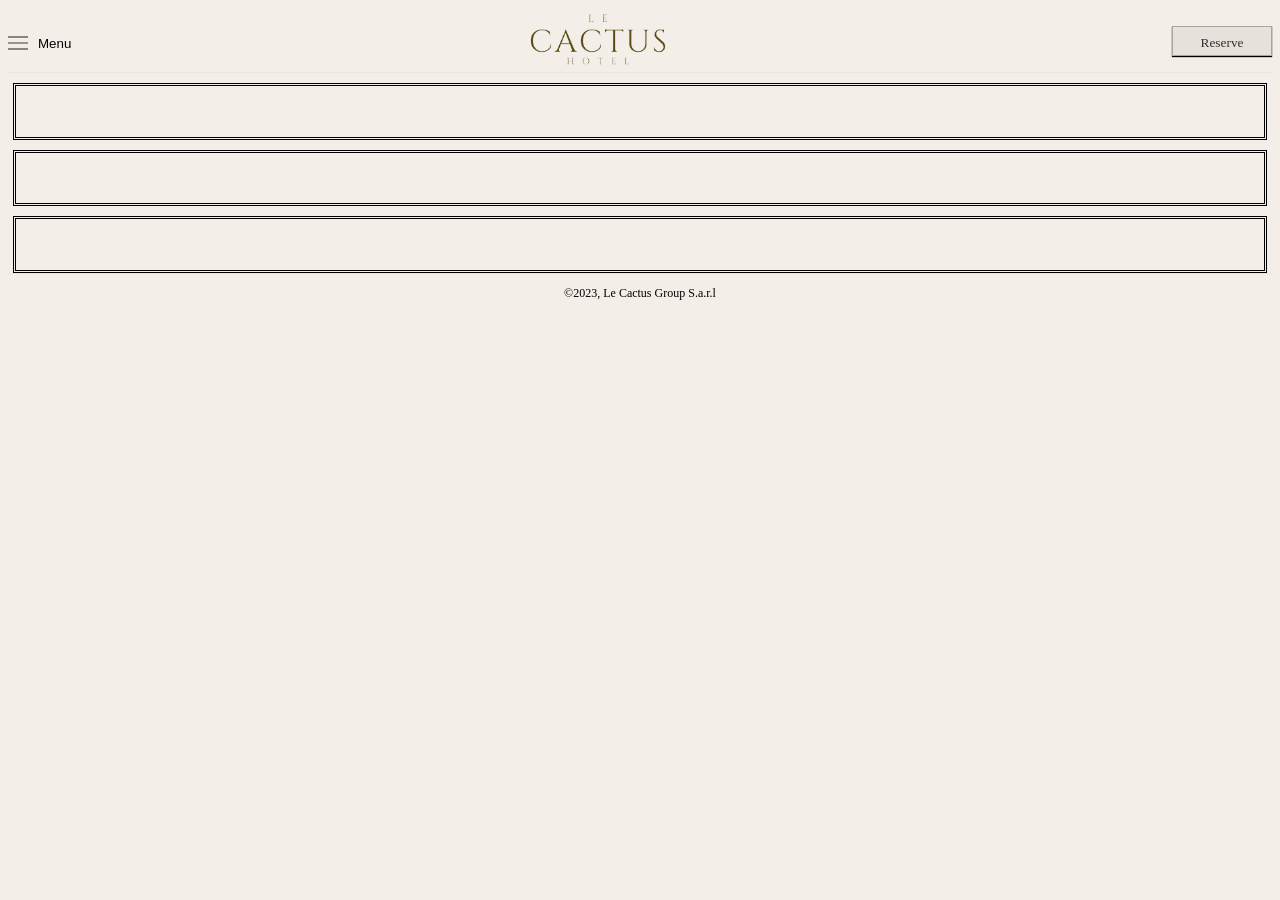
==== cactus.html @ 71b4324d "first commit" ====
<!DOCTYPE html>
<html lang="en">
<head>
    <meta charset="UTF-8">
    <meta name="viewport" content="width=device-width, initial-scale=1.0">
    <link rel="stylesheet" href="cactus.css">
    <title>Cactus home</title>
</head>

<body>
    <script src="menu.js"></script>
    <header>
        <nav>
            <img class="menu-icon" src="images/icons8-menu-50 (1).png" alt="" width="30px" height="30px">
            <button class="menu-boutton" onclick="toggleMenu()"> Menu</button>
            <div class="menu-container" id="menuContainer">
                <img class="logo-menu" src="images/cactusLogo.png" alt="" width="150px" height="60px">
                <ul class="menu">
                    <li><a href="cactus.html">Home</a></li>
                    <li><a href="cactus.html">Rooms</a></li>
                    <li><a href="cactus.html">Services</a></li>
                    <li><a href="cactus.html">Location</a></li>
                    <li><a href="cactus.html">Contact</a></li>
                    <li><a href="cactus.html">News</a></li>
                    <li><a href="cactus.html">Gallery</a></li>   
                </ul>
            </div>

            <img class="logo" src="images/cactusLogo.png" alt="" width="150px" height="60px">
            <button class="bouttonreserv">
                <a href="reserve.html">Reserve</a>
            </button>
        </nav>
    </header>

    <section>

        <div class="div1">

        </div>

        <div class="div2">

        </div>

        <div class="div3">

        </div>

    </section>
    <footer>
        <p>&copy;2023, Le Cactus Group S.a.r.l</p>
    </footer>
    
</body>
</html>
---- cactus.css ----
body{
    background-color: #f3eee7;
}
nav{
    position:relative;
    background-color: #f3eee7;
    border-bottom: 1px solid #e6e6e6;
}
.logo{
    position: relative;
    left:35%;
    bottom: -3px;
}

.menu-icon{
    position: relative;
    margin-left: 5;
    bottom: 15px;
    width: 20px;
    height: 20px;
    background-color: transparent;
    border: none;
    cursor: pointer;
}

.menu-boutton{
    position: relative;
    bottom: 20px;
    background-color: transparent;
    border: none;
    cursor: pointer;

}
.logo-menu{
    position: relative;
    width: 93px;
    height: 41px;
    top: 1%;
    left: 30%;
}
.menu-container {
    display: none;
    position: fixed;
    top: 0;
    left: -250px;
    width: 250px;
    height: 100%;
    background-color: white;
    overflow-x: hidden;   
    transition: 0.5s;
}
  
.menu {
    list-style-type: none;
    margin: 0;
    padding: 0;
}
  
.menu li {
    text-align: center;
}
  
.menu a {
    display: block;
    color: #313131;
    padding: 14px 16px;
    text-decoration: none;
    font-family: Whitney SSm A,Whitney SSm B,Lyon Display Web,Times New Roman,serif;

}
  
.menu a:hover {
    background-color: #ddd;
    color: black;
}


.bouttonreserv{
    position: relative;
    float: right;
    bottom: -18px;
    width: 100px;
    height: 30px;
    border: solid 0.5px #31313157;
    background-color: #e6e2db;
    box-shadow: 0px 1px 1px rgba(0, 0, 0);
}

.bouttonreserv a {
    text-decoration: none;
    color: #313131;
    font-size: inherit;
    text-align: center;
    line-height: 30px;
    font-family:  Whitney SSm A,Whitney SSm B,Lyon Display Web,Times New Roman,serif;
}

-------------------
section{
    background-color: #eeeeee;
    border: 1px solid rgb(168, 3, 3);
}

div{
    background-color: transparent;

    
}

div{
    margin-top: 10px;
    padding: 2%;
    border: solid 3px black;
    border-style: double;
}

div{
    margin-top: 10px;
    margin-left: 5px;
    margin-right: 5px;
}



footer{

    bottom: -20px;
    background-color: #f3eee7;
    width: 100%;
    text-align: center;
    border-top:#e6e6e6 solid 1px;
    font-size: 12px;
    font-family: Whitney SSm A,Whitney SSm B,Lyon Display Web,Times New Roman,serif;
}
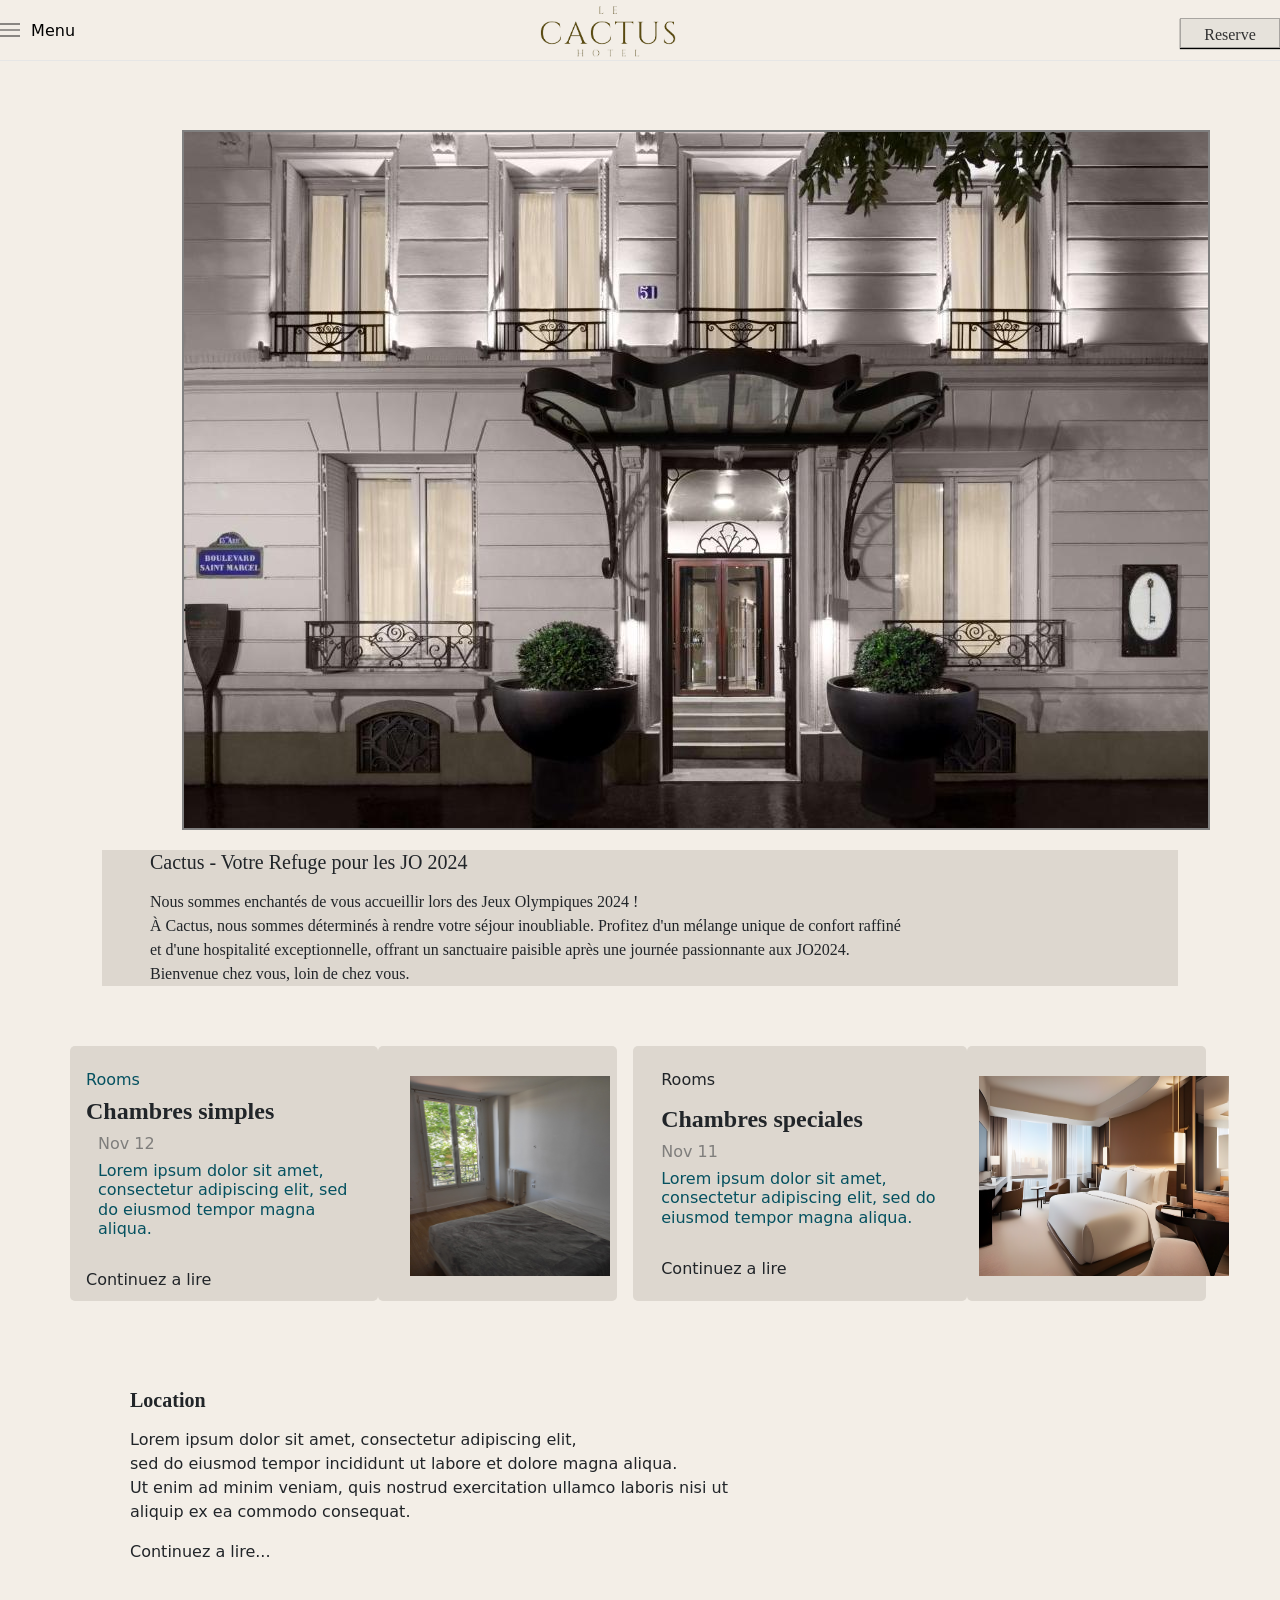
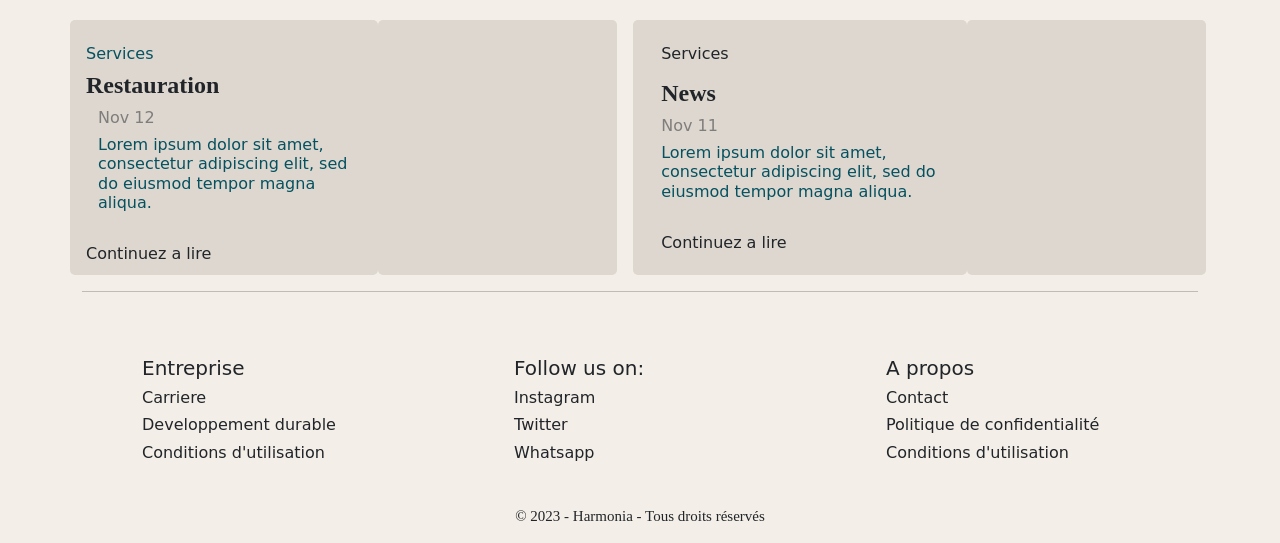
==== commit b5c7069e: "cactus en chargement ..." ====
--- a/cactus.html
+++ b/cactus.html
@@ -3,6 +3,7 @@
 <head>
     <meta charset="UTF-8">
     <meta name="viewport" content="width=device-width, initial-scale=1.0">
+    <link href="https://cdn.jsdelivr.net/npm/bootstrap@5.3.2/dist/css/bootstrap.min.css" rel="stylesheet" integrity="sha384-T3c6CoIi6uLrA9TneNEoa7RxnatzjcDSCmG1MXxSR1GAsXEV/Dwwykc2MPK8M2HN" crossorigin="anonymous">
     <link rel="stylesheet" href="cactus.css">
     <title>Cactus home</title>
 </head>
@@ -33,24 +34,152 @@
         </nav>
     </header>
 
-    <section>
+    <div class="container ">
+        <div class="block1 pt-4 pb-4 ">
 
-        <div class="div1">
+            <img class="devanture" src="164260582.jpg" alt="" >
 
+            <div class="intro">
+                        
+                <h2 class="ecriture pb-2 ms-5" > Cactus - Votre Refuge pour les JO 2024 </h2>
+        
+                <p class="ms-5" >
+                    Nous sommes enchantés de vous accueillir lors des Jeux Olympiques 2024 ! <br>
+                    À Cactus, nous sommes déterminés à rendre votre séjour inoubliable. Profitez d'un mélange unique de confort raffiné <br>
+                    et d'une hospitalité exceptionnelle, offrant un sanctuaire paisible après une journée passionnante aux JO2024. <br>
+                    Bienvenue chez vous, loin de chez vous.
+    
+                </p>
+            </div>
+
+    
         </div>
-
-        <div class="div2">
-
+    
+        <div class="row ">
+    
+           
+            <div class=" block2 mt-3 col-4  ">
+    
+                <h6  class="pt-4  ms-1 text-info-emphasis"> Rooms </h6>
+                <h4  class="ecriture2 ms-1" ><b>Chambres simples </b></h4>
+                <h6  class="ms-3 text-body-tertiary">Nov 12 </h6>
+                <h6  class="ms-3 text-info-emphasis fs-6 ">Lorem ipsum dolor sit amet, consectetur adipiscing 
+                elit, sed do eiusmod tempor magna aliqua.</h6>
+                <h6  class="pt-4 pb-1 ms-1">Continuez a lire</h6>
+                
+            </div>
+    
+            <div class="block3 mt-3 col-2 me-3">
+    
+                <img class="chambre" src="280af3cad460f24356808c717dd32539.jpg" alt="" height="200" width="200">
+    
+            </div>
+           
+    
+    
+            
+            <div class="block4 col mt-3 ">
+            
+                <h6 class="pt-4 ms-3 " ><p>Rooms</p></h6>
+                <h4  class="ecriture2 ms-3" ><b>Chambres speciales </b></h4>
+                <h6  class="ms-3 text-body-tertiary">Nov 11 </h6>
+                <h6  class="ms-3 text-info-emphasis fs-6 ">Lorem ipsum dolor sit amet, consectetur adipiscing 
+                elit, sed do eiusmod tempor magna aliqua.</h6>
+                <h6  class="pt-4 pb-1 ms-3">Continuez a lire</h6>
+                
+            </div>
+    
+            <div class="block3 mt-3 col-2 me-1">
+    
+                <img class="chambrespe" src="chambrespecial.png" alt="" height="200" width="250" >
+    
+            </div>
+        
         </div>
-
-        <div class="div3">
-
+    
+    
+    
+        <div class="block1 pt-4 pb-4 ">
+    
+            <h1 class="ecriture pt-5 pb-2 ms-5" ><b> Location</b></h1>
+    
+            <p class="ms-5" >Lorem ipsum dolor sit amet, consectetur adipiscing elit, </br>
+                sed do eiusmod tempor incididunt ut labore et dolore magna aliqua. </br>
+                Ut enim ad minim veniam, quis nostrud exercitation ullamco laboris nisi ut </br>aliquip ex ea commodo consequat. 
+            </p>
+    
+            <p class="ms-5">Continuez a lire...</p>
+    
         </div>
-
-    </section>
+    
+        <div class="row ">
+    
+            
+            <div class=" block2 mt-3 col-4  ">
+    
+                <h6  class="pt-4  ms-1 text-info-emphasis"> Services </h6>
+                <h4  class="ecriture2 ms-1" ><b>Restauration </b></h4>
+                <h6  class="ms-3 text-body-tertiary">Nov 12 </h6>
+                <h6  class="ms-3 text-info-emphasis fs-6 ">Lorem ipsum dolor sit amet, consectetur adipiscing 
+                elit, sed do eiusmod tempor magna aliqua.</h6>
+                <h6  class="pt-4 pb-1 ms-1">Continuez a lire</h6>
+                
+            </div>
+    
+            <div class="block3 mt-3 col-2 me-3">
+    
+                <img src="" alt="">
+    
+            </div>
+        
+    
+    
+            
+            <div class="block4 col mt-3">
+            
+                <h6 class="pt-4 ms-3 " ><p>Services</p></h6>
+                <h4  class="ecriture2 ms-3" ><b> News </b></h4>
+                <h6  class="ms-3 text-body-tertiary">Nov 11 </h6>
+                <h6  class="ms-3 text-info-emphasis fs-6 ">Lorem ipsum dolor sit amet, consectetur adipiscing 
+                elit, sed do eiusmod tempor magna aliqua.</h6>
+                <h6  class="pt-4 pb-1 ms-3">Continuez a lire</h6>
+                
+            </div>
+    
+            <div class="block3 mt-3 col-2 me-1">
+    
+                <img src="" alt="">
+    
+            </div>
+    
+    </div>
+    
+    <hr>
     <footer>
-        <p>&copy;2023, Le Cactus Group S.a.r.l</p>
+        <div class="container">
+            <div class="row">
+                <div class="col-4">
+                    <h5 class="pt-5 ms-5">Entreprise</h5>
+                    <h6 class="ms-5">Carriere</h6>
+                    <h6 class="ms-5">Developpement durable</h6>
+                    <h6 class="ms-5">Conditions d'utilisation</h6>
+                </div>
+                <div class="col-4">
+                    <h5 class="pt-5 ms-5">Follow us on:</h5>
+                    <h6 class="ms-5">Instagram</h6>
+                    <h6 class="ms-5">Twitter</h6>
+                    <h6 class="ms-5">Whatsapp</h6>
+                </div>
+                <div class="col-4">
+                    <h5 class="pt-5 ms-5">A propos</h5>
+                    <h6 class="ms-5">Contact</h6>
+                    <h6 class="ms-5">Politique de confidentialité</h6>
+                    <h6 class="ms-5">Conditions d'utilisation</h6>
+                </div>
+            </div>
+        </div>
+    
+        <p class="copyright"> &copy; 2023 - Harmonia - Tous droits réservés </p>
     </footer>
-    
-</body>
+    </body>
 </html>
--- a/cactus.css
+++ b/cactus.css
@@ -15,7 +15,7 @@
 .menu-icon{
     position: relative;
     margin-left: 5;
-    bottom: 15px;
+    bottom: 0px;
     width: 20px;
     height: 20px;
     background-color: transparent;
@@ -25,7 +25,7 @@
 
 .menu-boutton{
     position: relative;
-    bottom: 20px;
+    bottom: -1px;
     background-color: transparent;
     border: none;
     cursor: pointer;
@@ -96,39 +96,87 @@
 }
 
 -------------------
-section{
-    background-color: #eeeeee;
-    border: 1px solid rgb(168, 3, 3);
+
+.container{
+    margin-left: 40px;
+}
+.block1{
+    margin-top: 15px;
+    background-color: transparent;
+    border-radius: 5px;
+} 
+.devanture{
+    margin-top: 30px;
+    margin-left: 100px;
+    border-style: double;
+    border: solid 2px grey;
 }
 
-div{
-    background-color: transparent;
-
-    
+.intro{
+    margin: 20px;
+    font-family: Lyon Text Web,Lyon Display Web,Times New Roman,serif;
+    background-color: #ddd7cf;
 }
 
-div{
-    margin-top: 10px;
-    padding: 2%;
-    border: solid 3px black;
-    border-style: double;
+.chambre{
+    margin-top: 30px;
+    margin-left: 20px;
+}
+.chambrespe{
+    margin-top: 30px;
+    margin-left: 0;
 }
 
-div{
-    margin-top: 10px;
-    margin-left: 5px;
-    margin-right: 5px;
+.ecriture{
+    margin-top: 0;
+    font-family: Lyon Text Web,Lyon Display Web,Times New Roman,serif;
+    font-size: 20px;
+}
+
+.block2{
+    background-color: #ddd7cf;
+    border-radius: 5px;
+}
+
+.block2.col-4{
+    width: 27%;
+}
+.ecriture2{
+    font-family: Lyon Text Web,Lyon Display Web,Times New Roman,serif;
+}
+
+.block3{
+    background-color: #ddd7cf;
+    border-radius: 5px; 
+}
+
+.block3.col-2{
+    width: 21%;
+
+}
+.block4{
+    border-radius: 5px;
+    background-color: #ddd7cf;
 }
 
 
+.font{
+    font-family:serif ;
+    font-size: 30px;
+    font-style: italic;
+}
 
-footer{
+.fst{
+    font-family: serif;
+    font-size: 37px;
 
-    bottom: -20px;
-    background-color: #f3eee7;
-    width: 100%;
+}
+.row{
+    margin-bottom: 15px;
+}
+.copyright{
+    font-family: serif;
+    font-size: 15px;
     text-align: center;
-    border-top:#e6e6e6 solid 1px;
-    font-size: 12px;
-    font-family: Whitney SSm A,Whitney SSm B,Lyon Display Web,Times New Roman,serif;
+    margin-top: 35px;
 }
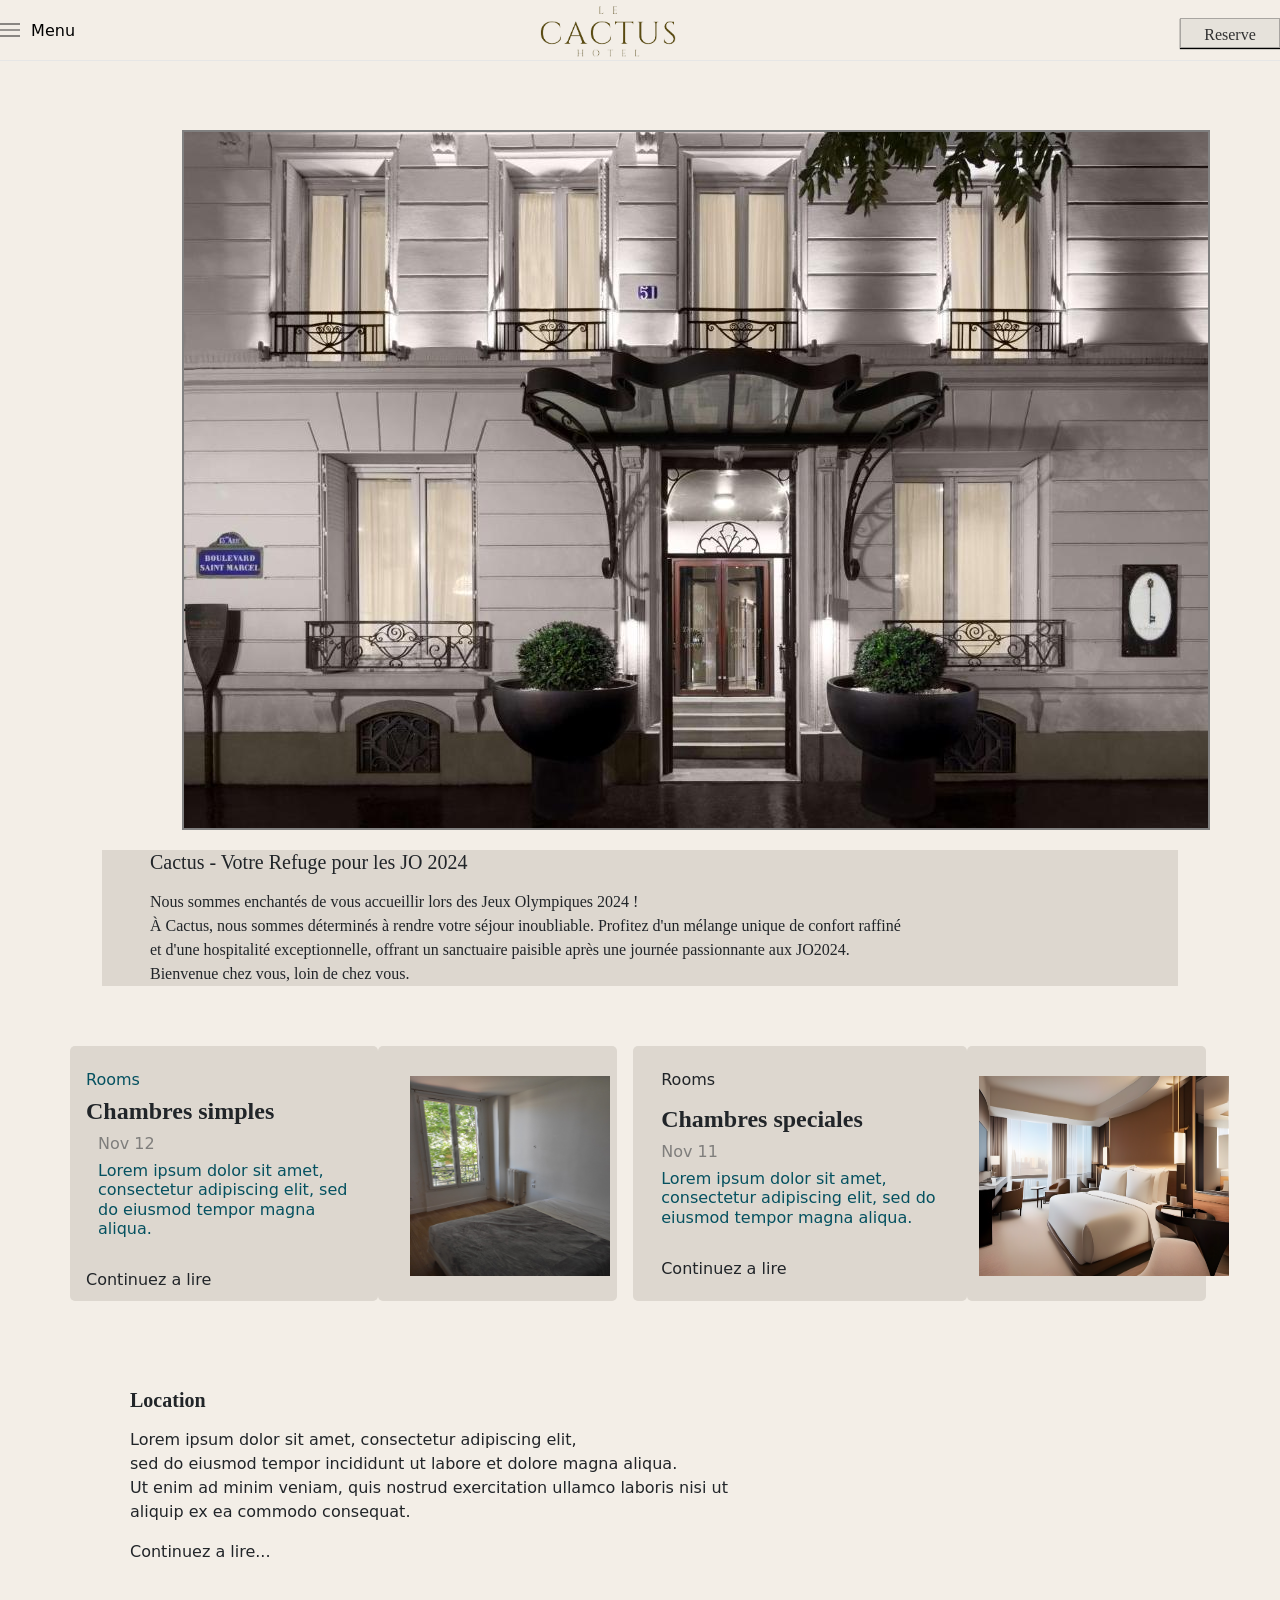
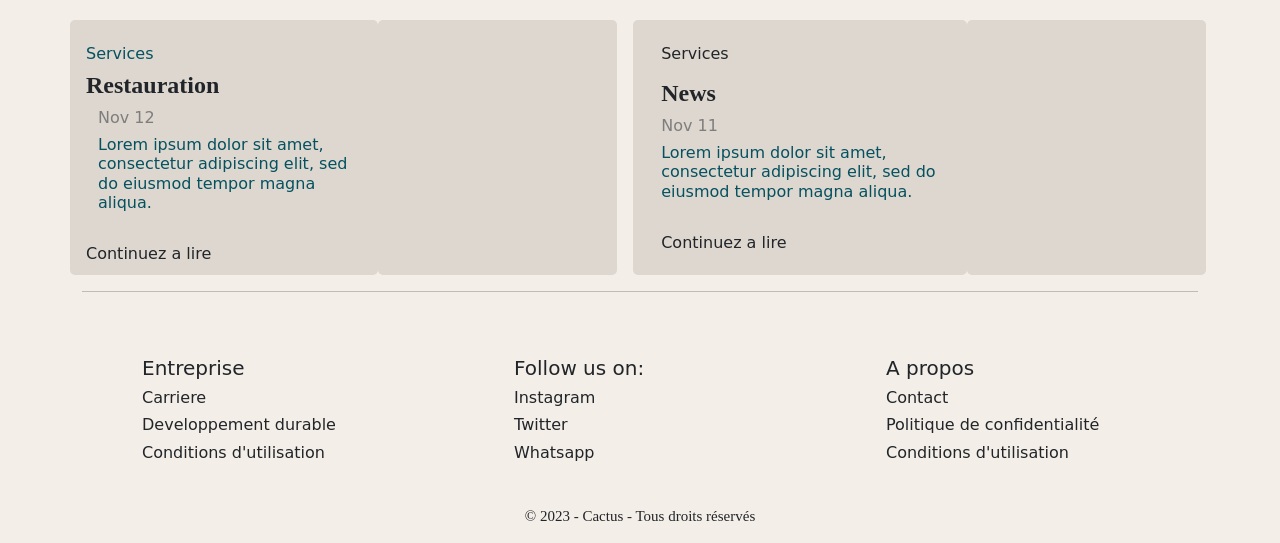
==== commit 9a6c5193: "modif en vite fait" ====
--- a/cactus.html
+++ b/cactus.html
@@ -179,7 +179,7 @@
             </div>
         </div>
     
-        <p class="copyright"> &copy; 2023 - Harmonia - Tous droits réservés </p>
+        <p class="copyright"> &copy; 2023 - Cactus - Tous droits réservés </p>
     </footer>
     </body>
 </html>
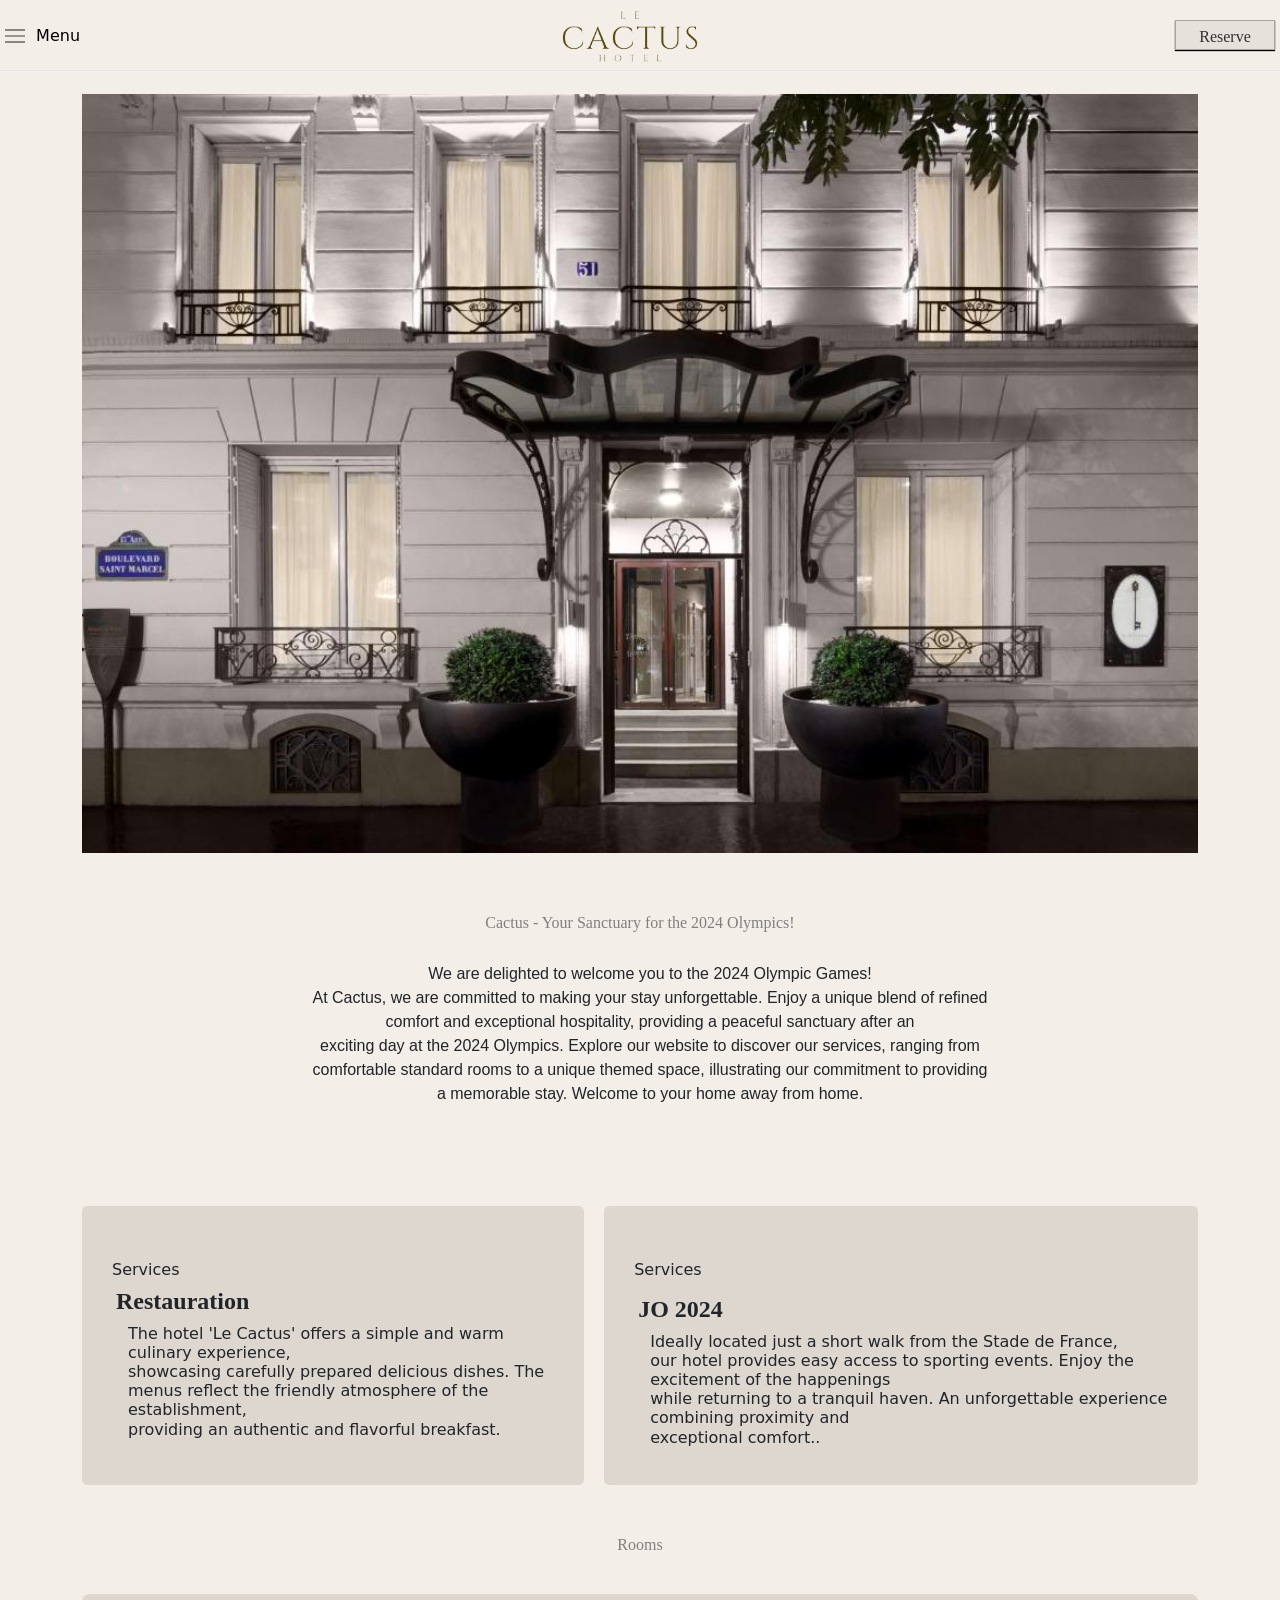
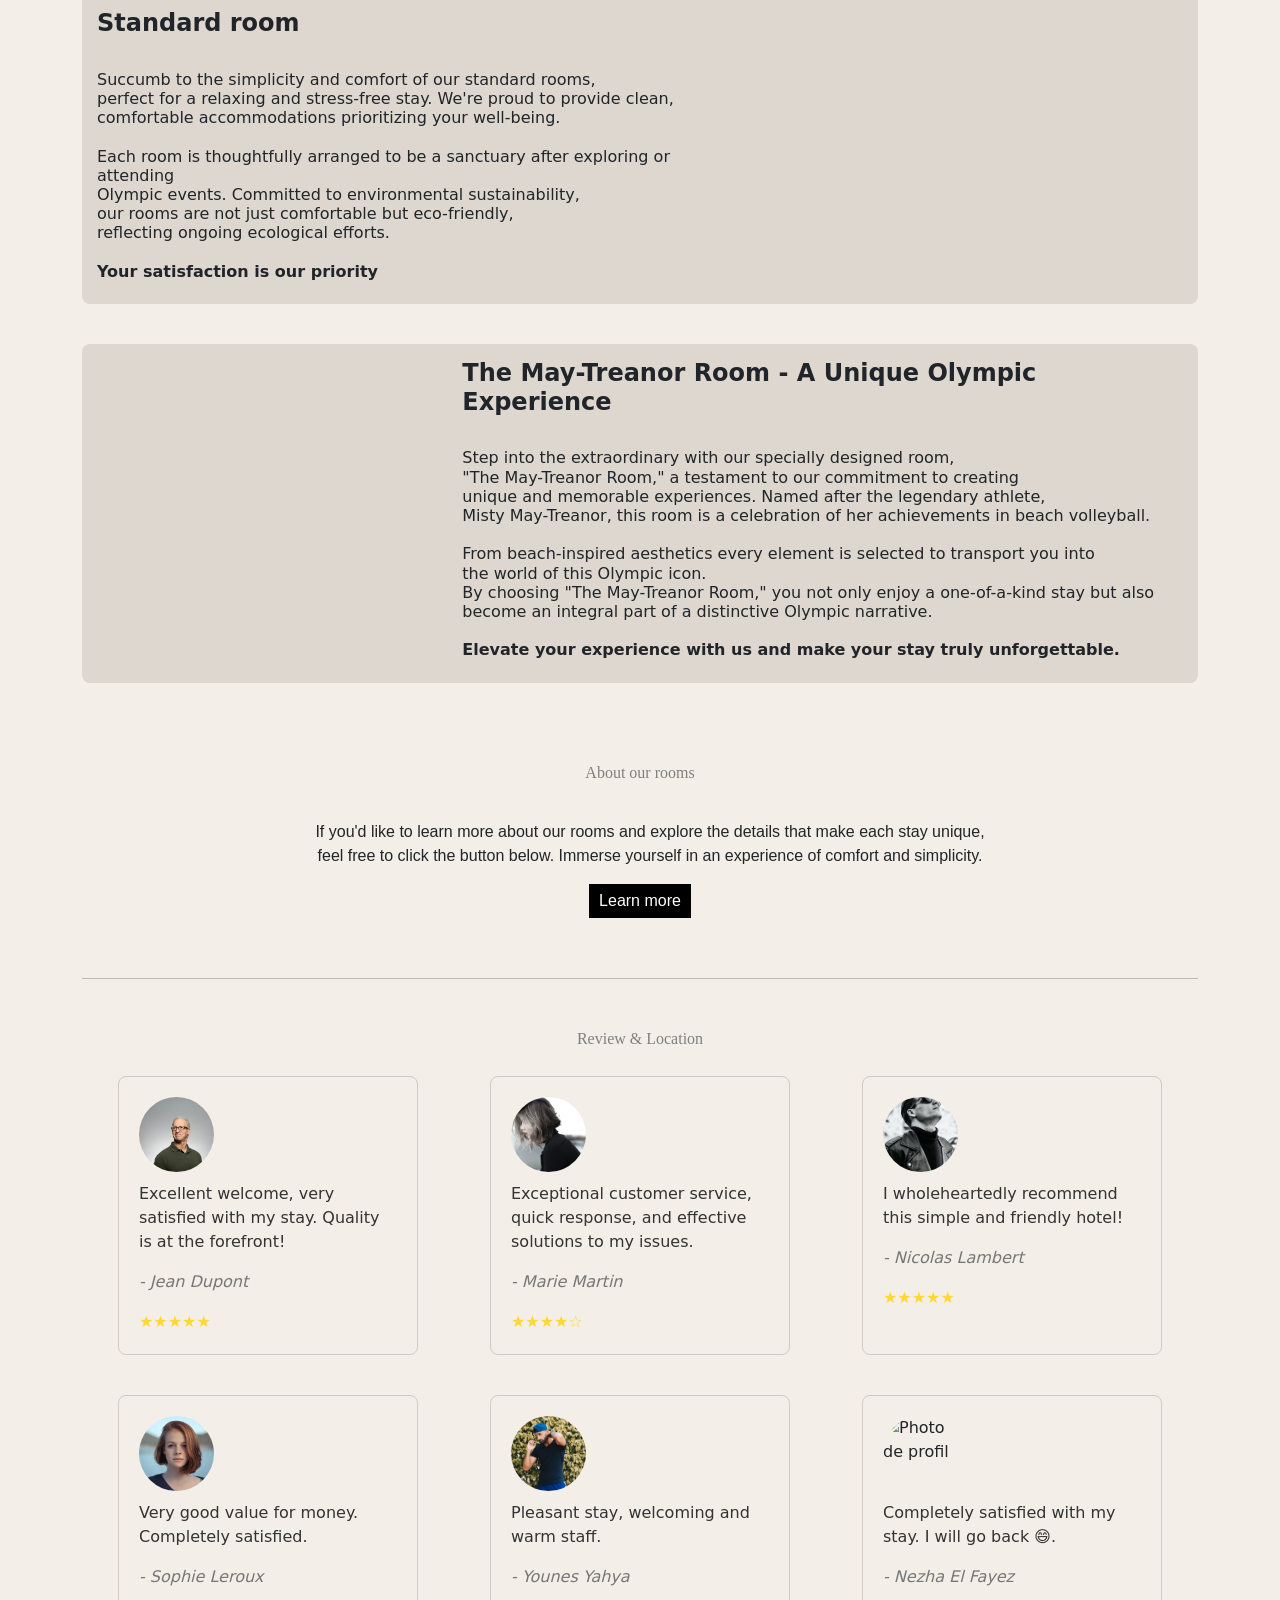
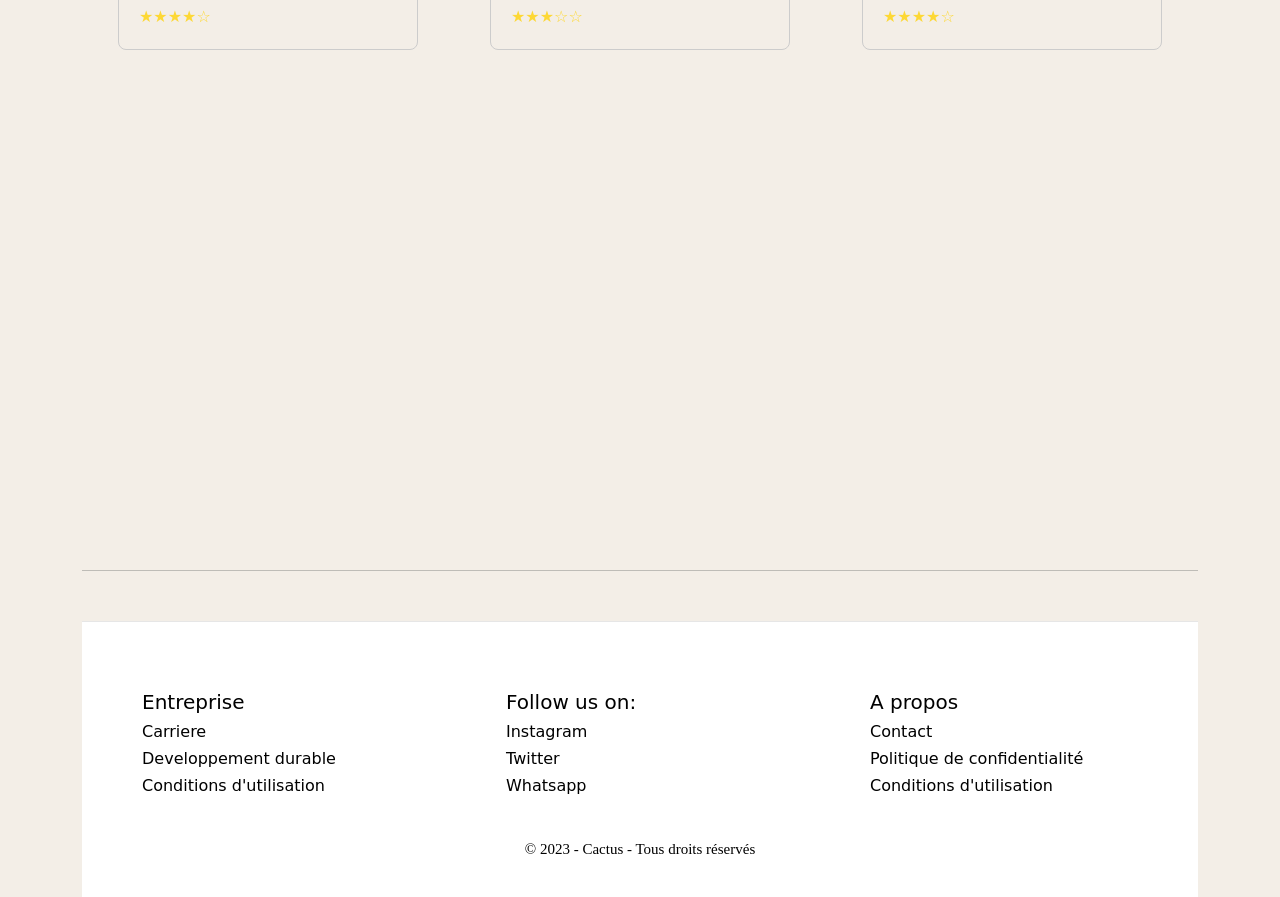
==== commit 5df54da2: "cactus presque fini" ====
--- a/cactus.html
+++ b/cactus.html
@@ -5,6 +5,7 @@
     <meta name="viewport" content="width=device-width, initial-scale=1.0">
     <link href="https://cdn.jsdelivr.net/npm/bootstrap@5.3.2/dist/css/bootstrap.min.css" rel="stylesheet" integrity="sha384-T3c6CoIi6uLrA9TneNEoa7RxnatzjcDSCmG1MXxSR1GAsXEV/Dwwykc2MPK8M2HN" crossorigin="anonymous">
     <link rel="stylesheet" href="cactus.css">
+    <link rel="shortcut icon" href="images/logoCactus.png"/>
     <title>Cactus home</title>
 </head>
 
@@ -12,152 +13,255 @@
     <script src="menu.js"></script>
     <header>
         <nav>
-            <img class="menu-icon" src="images/icons8-menu-50 (1).png" alt="" width="30px" height="30px">
-            <button class="menu-boutton" onclick="toggleMenu()"> Menu</button>
-            <div class="menu-container" id="menuContainer">
-                <img class="logo-menu" src="images/cactusLogo.png" alt="" width="150px" height="60px">
-                <ul class="menu">
-                    <li><a href="cactus.html">Home</a></li>
-                    <li><a href="cactus.html">Rooms</a></li>
-                    <li><a href="cactus.html">Services</a></li>
-                    <li><a href="cactus.html">Location</a></li>
-                    <li><a href="cactus.html">Contact</a></li>
-                    <li><a href="cactus.html">News</a></li>
-                    <li><a href="cactus.html">Gallery</a></li>   
-                </ul>
-            </div>
-
-            <img class="logo" src="images/cactusLogo.png" alt="" width="150px" height="60px">
-            <button class="bouttonreserv">
-                <a href="reserve.html">Reserve</a>
-            </button>
+            <div class="nav">
+                <div>
+                    <img class="menu-icon" src="images/icons8-menu-50 (1).png" alt="" width="30px" height="30px">
+                    <button class="menu-boutton" onclick="toggleMenu()"> Menu</button>
+                    <div class="menu-container" id="menuContainer">
+                        <div class="container-logomenu">
+                            <img class="logo-menu" src="images/cactusLogo.png" alt="" width="150px" height="60px">
+                        </div>
+                        <ul class="menu">
+                            <li><a href="#Home">Home</a></li>
+                            <li><a href="#rooms">Rooms</a></li>
+                            <li><a href="#services">Services</a></li>
+                            <li><a href="#location">Location</a></li>
+                            <li><a href="#footer">Contact</a></li>
+                            <li><a href="#review">Review</a></li>
+                            <li><a href="#Home">Gallery</a></li>   
+                        </ul>
+                    </div>
+                </div>
+
+                <img class="logo" src="images/cactusLogo.png" alt="" width="150px" height="60px">
+                <button class="bouttonreserv">
+                <a href="booking.html">Reserve</a>
+                </button>
+            </div>
         </nav>
     </header>
 
-    <div class="container ">
+
+    <div class="container " id="Home">
         <div class="block1 pt-4 pb-4 ">
-
-            <img class="devanture" src="164260582.jpg" alt="" >
+            <div class="slideshow-container slideshow-principal">
+                <!-- Images du diaporama -->
+                <div class="mySlides">
+                    <img src="164260582.jpg" style="width:100%">
+                </div>
+                
+                <div class="mySlides">
+                    <img src="images/jolie-femme-reception-regardant-camera_23-2148033349.jpg" style="width:100%">
+                </div>
+            </div> 
+        
+            <script src="script.js"></script>
 
             <div class="intro">
                         
-                <h2 class="ecriture pb-2 ms-5" > Cactus - Votre Refuge pour les JO 2024 </h2>
-        
-                <p class="ms-5" >
-                    Nous sommes enchantés de vous accueillir lors des Jeux Olympiques 2024 ! <br>
-                    À Cactus, nous sommes déterminés à rendre votre séjour inoubliable. Profitez d'un mélange unique de confort raffiné <br>
-                    et d'une hospitalité exceptionnelle, offrant un sanctuaire paisible après une journée passionnante aux JO2024. <br>
-                    Bienvenue chez vous, loin de chez vous.
+                <h2 class="titre1 ecriture" > Cactus - Your Sanctuary for the 2024 Olympics! </h2>
+        
+                <p class="paragraphe" >
+                    We are delighted to welcome you to the 2024 Olympic Games! <br>At Cactus, 
+                    we are committed to making your stay unforgettable. Enjoy a unique blend of refined <br>
+                    comfort and exceptional hospitality, providing a peaceful sanctuary after an <br>
+                    exciting day at the 2024 Olympics. Explore our website to discover our services, ranging from <br>
+                    comfortable standard rooms to a unique themed space, illustrating our commitment to providing <br>
+                    a memorable stay. Welcome to your home away from home.
     
                 </p>
             </div>
 
     
         </div>
-    
-        <div class="row ">
-    
-           
-            <div class=" block2 mt-3 col-4  ">
-    
-                <h6  class="pt-4  ms-1 text-info-emphasis"> Rooms </h6>
-                <h4  class="ecriture2 ms-1" ><b>Chambres simples </b></h4>
-                <h6  class="ms-3 text-body-tertiary">Nov 12 </h6>
-                <h6  class="ms-3 text-info-emphasis fs-6 ">Lorem ipsum dolor sit amet, consectetur adipiscing 
-                elit, sed do eiusmod tempor magna aliqua.</h6>
-                <h6  class="pt-4 pb-1 ms-1">Continuez a lire</h6>
-                
-            </div>
-    
-            <div class="block3 mt-3 col-2 me-3">
-    
-                <img class="chambre" src="280af3cad460f24356808c717dd32539.jpg" alt="" height="200" width="200">
-    
-            </div>
-           
-    
-    
-            
-            <div class="block4 col mt-3 ">
-            
-                <h6 class="pt-4 ms-3 " ><p>Rooms</p></h6>
-                <h4  class="ecriture2 ms-3" ><b>Chambres speciales </b></h4>
-                <h6  class="ms-3 text-body-tertiary">Nov 11 </h6>
-                <h6  class="ms-3 text-info-emphasis fs-6 ">Lorem ipsum dolor sit amet, consectetur adipiscing 
-                elit, sed do eiusmod tempor magna aliqua.</h6>
-                <h6  class="pt-4 pb-1 ms-3">Continuez a lire</h6>
-                
-            </div>
-    
-            <div class="block3 mt-3 col-2 me-1">
-    
-                <img class="chambrespe" src="chambrespecial.png" alt="" height="200" width="250" >
-    
-            </div>
-        
-        </div>
-    
-    
-    
-        <div class="block1 pt-4 pb-4 ">
-    
-            <h1 class="ecriture pt-5 pb-2 ms-5" ><b> Location</b></h1>
-    
-            <p class="ms-5" >Lorem ipsum dolor sit amet, consectetur adipiscing elit, </br>
-                sed do eiusmod tempor incididunt ut labore et dolore magna aliqua. </br>
-                Ut enim ad minim veniam, quis nostrud exercitation ullamco laboris nisi ut </br>aliquip ex ea commodo consequat. 
+        <div class="restau-news ">
+    
+            
+            <div class=" blocks block2 mt-3 col-4  " id="services">
+    
+                <h6  class="pt-4"> Services </h6>
+                <h4  class="ecriture2 ms-1" ><b>Restauration </b></h4>
+                <h6  class="ms-3  fs-6 ">The hotel 'Le Cactus' offers a simple and warm culinary experience, <br>
+                    showcasing carefully prepared delicious dishes. The menus reflect the friendly atmosphere of the establishment, <br>
+                    providing an authentic and flavorful breakfast.</h6>
+                
+            </div>
+        
+    
+    
+            
+            <div class=" blocks block4 col mt-3">
+            
+                <h6 class="pt-4" ><p>Services</p></h6>
+                <h4  class="ecriture2 ms-1" ><b> JO 2024 </b></h4>
+                <h6  class="ms-3  fs-6 ">Ideally located just a short walk from the Stade de France, <br>
+                    our hotel provides easy access to sporting events. Enjoy the excitement of the happenings <br>
+                    while returning to a tranquil haven. An unforgettable experience combining proximity and <br>
+                    exceptional comfort..</h6>
+                
+            </div>
+        </div>
+
+        <h2 class="titre1 ecriture" > Rooms </h2>
+    
+        <div class="chambres" id="rooms">
+
+            <div class="chambre-simple">
+                <div class="text-simple" >
+                    <h4  class= ><b>Standard room </b></h4>
+                    <br>
+                    <h6  class=>
+                        Succumb to the simplicity and comfort of our standard rooms,<br> perfect for a relaxing and stress-free stay.
+                        We're proud to provide clean, <br>comfortable accommodations prioritizing your well-being. <br> <br>
+                        Each room is thoughtfully arranged to be a sanctuary after exploring or attending <br> Olympic events.
+                        Committed to environmental sustainability,<br>our rooms are not just comfortable but eco-friendly, <br>
+                        reflecting ongoing ecological efforts. <br>
+                        <br>
+                        <b>Your satisfaction is our priority</b></h6>
+                    <!-- <h6  class=>Continuez a lire</h6>      -->
+                </div>
+        
+                <div class="img-simple">
+        
+                    <div class="slideshow-container">
+                        <!-- Images du diaporama -->
+                        <div class="mySlides">
+                            <img src="280af3cad460f24356808c717dd32539.jpg" style="width:100%; max-height: 390px;">
+                        </div>
+                        
+                        <div class="mySlides">
+                            <img src="images/salledebainpv.jpeg" style="width:100%;max-height: 390px;">
+                        </div>
+                    </div>
+
+                    
+                
+                    <!-- Points de navigation-->
+                    <div class="dot-container" style="text-align:center">
+                        <span class="dot" onclick="currentSlide(1)"></span>
+                        <span class="dot" onclick="currentSlide(2)"></span>
+                    </div>
+        
+                </div>
+            </div>
+
+
+            
+            <div class="chambre-speciale">
+                <div class="img-speciale">
+        
+                    <div class="slideshow-container">
+                        <!-- Images du diaporama -->
+                        <div class="mySlides">
+                            <img src="280af3cad460f24356808c717dd32539.jpg" style="width:100%;max-height: 390px;">
+                        </div>
+                        
+                        <div class="mySlides">
+                            <img src="images/jolie-femme-reception-regardant-camera_23-2148033349.jpg" style="width:100%">
+                        </div>
+                    </div>
+                
+                    <!-- Points de navigation-->
+                    <div class="dot-container" style="text-align:center">
+                        <span class="dot" onclick="currentSlide(1)"></span>
+                        <span class="dot" onclick="currentSlide(2)"></span>
+                    </div>
+        
+                </div>
+                
+                <div class="text-speciale" >
+                    <h4  class= ><b>The May-Treanor Room - A Unique Olympic Experience</b></h4>
+                    <br>
+                    <h6  class=>Step into the extraordinary with our specially designed room, <br>
+                        "The May-Treanor Room," a testament to our commitment to creating <br> unique and memorable experiences.
+                        Named after the legendary athlete, <br> Misty May-Treanor, this room is a celebration of her achievements in beach volleyball. <br>
+                        <br>
+                        From beach-inspired aesthetics every element is selected to transport you into <br> the world of this Olympic icon. <br>
+                        By choosing "The May-Treanor Room," you not only enjoy a one-of-a-kind stay but also become an integral part of a distinctive Olympic narrative. <br><br>
+                        <b>Elevate your experience with us and make your stay truly unforgettable.</b></h6>
+                </div>
+            </div>
+        </div>   
+        
+        
+
+        <div class="learnmore">
+
+            <h2 class="titre1 ecriture">About our rooms</h2>
+
+            <p class="paragraphe">
+                If you'd like to learn more about our rooms and explore the details that make each stay unique, <br>
+                    feel free to click the button below. Immerse yourself in an experience of comfort and simplicity.<br>
             </p>
-    
-            <p class="ms-5">Continuez a lire...</p>
-    
-        </div>
-    
-        <div class="row ">
-    
-            
-            <div class=" block2 mt-3 col-4  ">
-    
-                <h6  class="pt-4  ms-1 text-info-emphasis"> Services </h6>
-                <h4  class="ecriture2 ms-1" ><b>Restauration </b></h4>
-                <h6  class="ms-3 text-body-tertiary">Nov 12 </h6>
-                <h6  class="ms-3 text-info-emphasis fs-6 ">Lorem ipsum dolor sit amet, consectetur adipiscing 
-                elit, sed do eiusmod tempor magna aliqua.</h6>
-                <h6  class="pt-4 pb-1 ms-1">Continuez a lire</h6>
-                
-            </div>
-    
-            <div class="block3 mt-3 col-2 me-3">
-    
-                <img src="" alt="">
-    
-            </div>
-        
-    
-    
-            
-            <div class="block4 col mt-3">
-            
-                <h6 class="pt-4 ms-3 " ><p>Services</p></h6>
-                <h4  class="ecriture2 ms-3" ><b> News </b></h4>
-                <h6  class="ms-3 text-body-tertiary">Nov 11 </h6>
-                <h6  class="ms-3 text-info-emphasis fs-6 ">Lorem ipsum dolor sit amet, consectetur adipiscing 
-                elit, sed do eiusmod tempor magna aliqua.</h6>
-                <h6  class="pt-4 pb-1 ms-3">Continuez a lire</h6>
-                
-            </div>
-    
-            <div class="block3 mt-3 col-2 me-1">
-    
-                <img src="" alt="">
-    
-            </div>
-    
-    </div>
+            
+            <a class="buttonlearn" href="chambres.html">Learn more</a>
+
+        </div>
+        
+        <hr>
+       
+    
+
+
+        <h2 class="titre1 ecriture" style="text-align: center;">Review & Location</h2>
+        <div class="avis-container" id="review">
+            
+            <div class="avis">
+                <img src="images/profil1.jpg" alt="Photo de profil">
+                <br>
+                <p>Excellent welcome, very satisfied with my stay. Quality is at the forefront!</p>
+                <p class="auteur">- Jean Dupont</p>
+                <div class="etoiles">★★★★★</div>
+            </div>
+    
+            <div class="avis">
+                <img src="images/profil2.jpg" alt="Photo de profil">
+                <br>
+                <p>Exceptional customer service, quick response, and effective solutions to my issues.</p>
+                <p class="auteur">- Marie Martin</p>
+                <div class="etoiles">★★★★☆</div>
+            </div>
+    
+            <div class="avis">
+                <img src="images/profil3.jpeg" alt="Photo de profil">
+                <br>
+                <p>I wholeheartedly recommend this simple and friendly hotel!</p>
+                <p class="auteur">- Nicolas Lambert</p>
+                <div class="etoiles">★★★★★</div>
+            </div>
+    
+            <div class="avis">
+                <img src="images/profil4.jpeg" alt="Photo de profil">
+                <br>
+                <p>Very good value for money. Completely satisfied.</p>
+                <p class="auteur">- Sophie Leroux</p>
+                <div class="etoiles">★★★★☆</div>
+            </div>
+            <div class="avis">
+                <img src="images/profil5.jpg" alt="Photo de profil">
+                <br>
+                <p>Pleasant stay, welcoming and warm staff.</p>
+                <p class="auteur">- Younes Yahya</p>
+                <div class="etoiles">★★★☆☆</div>
+            </div>
+    
+            <div class="avis">
+                <img src="images/profil6.jpeg" alt="Photo de profil">
+                <br>
+                <p>Completely satisfied with my stay. I will go back 😄.</p>
+                <p class="auteur">- Nezha El Fayez</p>
+                <div class="etoiles">★★★★☆</div>
+            </div>
+        </div>
+        
+        <div class="location" id="location">
+            <iframe src="https://www.google.com/maps/embed?pb=!1m14!1m8!1m3!1d10482.069486738817!2d2.3570706!3d48.9436337!3m2!1i1024!2i768!4f13.1!3m3!1m2!1s0x47e66935902fa0cd%3A0x61e061d253aa9523!2sLe%20Palmier!5e0!3m2!1sfr!2sfr!4v1701596956884!5m2!1sfr!2sfr" width="600" height="450" style="border:0;" allowfullscreen="" loading="lazy" referrerpolicy="no-referrer-when-downgrade"></iframe>
+        </div>
     
     <hr>
-    <footer>
+    <footer id="footer">
         <div class="container">
-            <div class="row">
+            <div class="footer">
                 <div class="col-4">
                     <h5 class="pt-5 ms-5">Entreprise</h5>
                     <h6 class="ms-5">Carriere</h6>
--- a/cactus.css
+++ b/cactus.css
@@ -1,14 +1,30 @@
 body{
     background-color: #f3eee7;
+    display: grid;
+    grid-template-rows: auto auto 1fr auto;
+    grid-template-columns: 100%;
+    min-height: 100%;
+    margin: 0;
 }
 nav{
-    position:relative;
+    position:fixed;
     background-color: #f3eee7;
     border-bottom: 1px solid #e6e6e6;
-}
+    width: 100%;
+    padding: 5px;
+}
+
+.nav{
+    width: 100%;
+    display: flex;
+    justify-content: space-between;
+    flex-wrap: wrap;
+    align-items: center;
+}
+
 .logo{
     position: relative;
-    left:35%;
+
     bottom: -3px;
 }
 
@@ -31,19 +47,24 @@
     cursor: pointer;
 
 }
+.container-logomenu{
+    width: 100%;
+    display: flex;
+    align-items: center;
+    justify-content: center;
+    margin-top: 10px;
+    margin-bottom: 10px;
+}
 .logo-menu{
-    position: relative;
-    width: 93px;
-    height: 41px;
-    top: 1%;
-    left: 30%;
+    margin-top: 10px;
+    margin-bottom: 10px;
 }
 .menu-container {
     display: none;
     position: fixed;
     top: 0;
-    left: -250px;
-    width: 250px;
+    left: -350px;
+    width: 350px;
     height: 100%;
     background-color: white;
     overflow-x: hidden;   
@@ -78,7 +99,6 @@
 .bouttonreserv{
     position: relative;
     float: right;
-    bottom: -18px;
     width: 100px;
     height: 30px;
     border: solid 0.5px #31313157;
@@ -98,39 +118,156 @@
 -------------------
 
 .container{
-    margin-left: 40px;
-}
-.block1{
-    margin-top: 15px;
-    background-color: transparent;
-    border-radius: 5px;
-} 
-.devanture{
-    margin-top: 30px;
-    margin-left: 100px;
-    border-style: double;
-    border: solid 2px grey;
+    margin-left: 0px;
 }
 
 .intro{
-    margin: 20px;
-    font-family: Lyon Text Web,Lyon Display Web,Times New Roman,serif;
-    background-color: #ddd7cf;
-}
-
-.chambre{
+    font-family: Arial, Helvetica, sans-serif;
+    margin-top: 60px;
+    margin-bottom: 60px;
+}
+
+.ecriture{
+    margin-top: 0;
+    font-family: Whitney SSm A,Whitney SSm B,Lyon Display Web,Times New Roman,serif;
+    font-size: 16px;
+}
+
+.titre1{
+    margin-top: 50px;
+    text-align: center;
+    font-style: bold;
+    color: grey;
+
+}
+
+.paragraphe{
     margin-top: 30px;
     margin-left: 20px;
-}
-.chambrespe{
-    margin-top: 30px;
-    margin-left: 0;
-}
-
-.ecriture{
-    margin-top: 0;
-    font-family: Lyon Text Web,Lyon Display Web,Times New Roman,serif;
-    font-size: 20px;
+    text-align: center;
+}
+.chambres{
+    width: 100%;
+    margin-bottom: 30px;
+
+}
+.chambre-simple{
+    padding: 15px;
+    display: flex;
+    gap: 30px;
+    margin-top: 40px;
+    background-color: #ddd7cf;
+    border-radius: 8px;
+    align-items: center;
+    justify-content: space-between;
+}
+
+.img-simple{
+    width: 50%;
+    border-radius: 8px;
+    align-items: center;
+    max-height: 390px;
+}
+
+.chambre-speciale{
+    padding: 15px;
+    display: flex;
+    gap: 30px;
+    margin-top: 40px;
+    background-color: #ddd7cf;
+    border-radius: 8px;
+    align-items: center;
+    justify-content: space-between;
+}
+
+.img-speciale{
+    width: 50%;
+    border-radius: 8px;
+    align-items: center;
+    max-height: 390px;
+}
+
+.restauration{
+    width: 100%;
+    margin-bottom: 30px;
+}
+
+.learnmore{
+    font-family: Arial, Helvetica, sans-serif;
+    margin-top: 10px;
+    margin-bottom: 60px;
+    display: flex;
+    flex-direction: column;
+    justify-content: center;
+    align-items: center;
+}
+
+.buttonlearn{
+    background-color: black;
+    color: white;
+    text-decoration: none;
+    padding: 5px 10px;
+    cursor: pointer;
+}
+
+.buttonlearn:hover{
+    background-color: #ddd7cf;
+    color: black;
+}
+
+.avis-container {
+    display: flex;
+    justify-content: space-around;
+    flex-wrap: wrap;
+}
+
+.avis {
+    border: 1px solid #ccc;
+    border-radius: 8px;
+    padding: 20px;
+    margin: 20px;
+    max-width: 300px;
+    text-align: left;
+}
+
+.avis img {
+    border-radius: 50%;
+    max-width: 75px;
+    min-width: 75px;
+    max-height: 75px;
+    min-height: 75px;
+    object-fit: cover;
+    margin-bottom: 10px;
+}
+
+.avis p {
+    font-size: 16px;
+    color: #333;
+}
+
+.avis .auteur {
+    margin-top: 10px;
+    font-style: italic;
+    color: #777;
+}
+
+.avis .etoiles {
+    color: #fdd835; /* Couleur jaune pour les étoiles */
+}
+
+.location{
+    margin-top: 50px;
+    margin-bottom: 50px;
+    display: flex;
+    flex-direction: column;
+    justify-content: center;
+    align-items: center;
+}
+
+.location iframe{
+    width: 100%;
+    height: 400px;
+    border: none;
 }
 
 .block2{
@@ -139,12 +276,15 @@
 }
 
 .block2.col-4{
-    width: 27%;
+    width: 45%;
 }
 .ecriture2{
     font-family: Lyon Text Web,Lyon Display Web,Times New Roman,serif;
 }
 
+.blocks{
+    padding: 30px;
+}
 .block3{
     background-color: #ddd7cf;
     border-radius: 5px; 
@@ -171,8 +311,15 @@
     font-size: 37px;
 
 }
-.row{
-    margin-bottom: 15px;
+
+.footer{
+    display: flex;
+    justify-content: space-around;
+    flex-wrap: wrap;
+}
+.restau-news{
+    display: flex;
+    gap:20px;
 }
 .copyright{
     font-family: serif;
@@ -180,3 +327,50 @@
     text-align: center;
     margin-top: 35px;
 }
+
+
+/*----------------------------------------------*/
+
+/* Conteneur du diaporama */
+.slideshow-container {
+    max-width: 100%;
+    /* margin-top: 70px; */
+}
+
+.slideshow-principal {
+    margin-top: 70px;
+}
+
+/* Style pour les images dans le diaporama */
+.mySlides {
+    display: none;
+}
+
+.next {
+    right: 0;
+    border-radius: 3px 0 0 3px;
+}
+
+
+/* Style pour le conteneur des points de navigation */
+.dot-container {
+    display: none;
+    text-align: center;
+    padding: 20px;
+}
+
+
+.active {
+    background-color: #717171;
+}
+
+footer{
+    background-color: white;
+    color: black;
+    border-top: 1px solid #e6e6e6;
+    width: 100%;
+    margin-top: 50px;
+    margin-bottom: 0px;
+    padding-top: 20px;
+    padding-bottom: 20px;
+}
